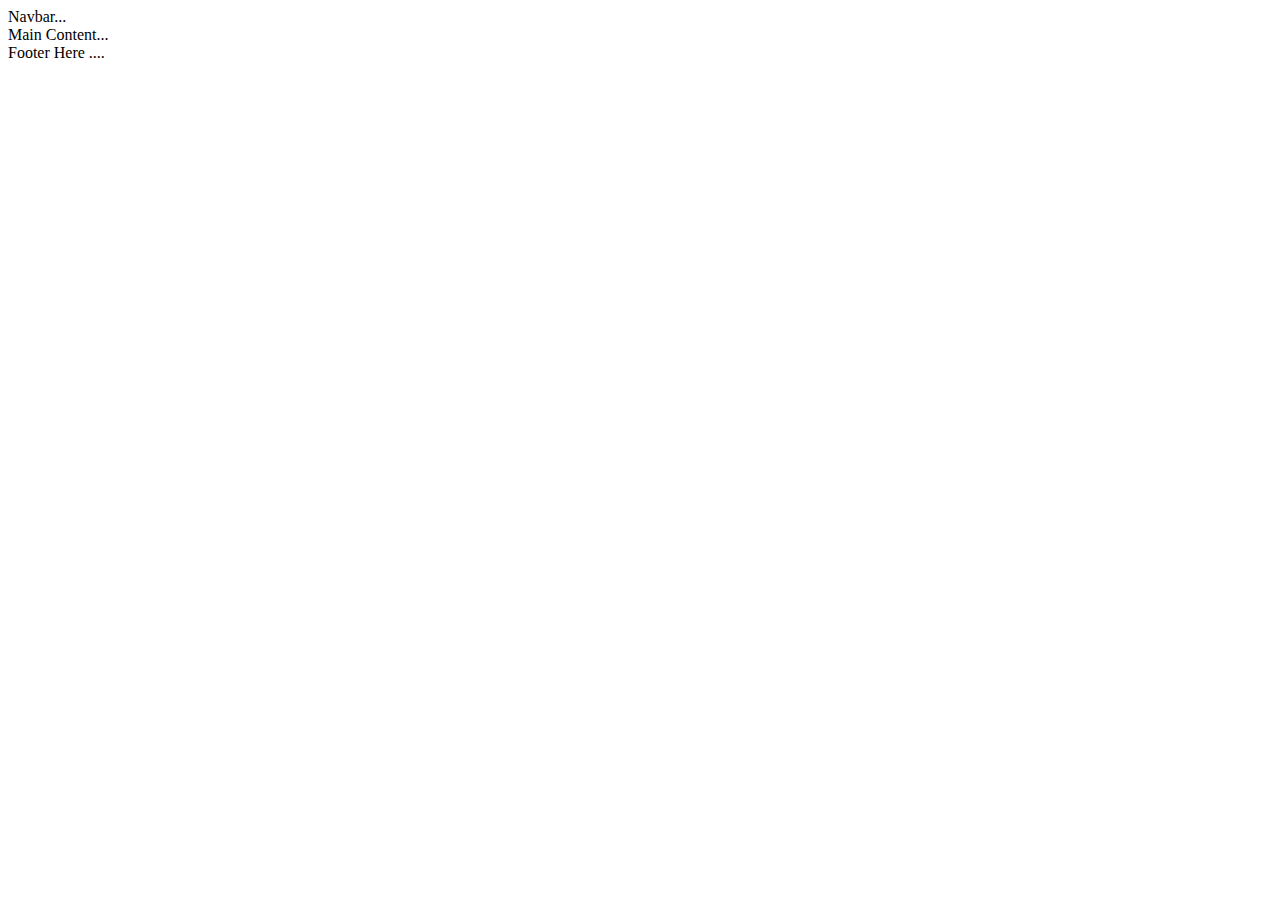
==== index.html @ 58703dbf "commit layout project" ====
<!DOCTYPE html>
<html lang="en">
  <head>
    <meta charset="UTF-8" />
    <meta http-equiv="X-UA-Compatible" content="IE=edge" />
    <meta name="viewport" content="width=device-width, initial-scale=1.0" />
    <title>EduvenU | Home</title>
    <link rel="shortcut icon" href="/assets/img/#" />
    <link rel="stylesheet" href="./assets/css/style.css" />
    <link rel="preconnect" href="https://fonts.googleapis.com" />
    <link rel="preconnect" href="https://fonts.gstatic.com" crossorigin />
    <link
      href="https://fonts.googleapis.com/css2?family=Pacifico&family=Poppins:wght@400;500;600;700&display=swap"
      rel="stylesheet"
    />
    <link
      rel="stylesheet"
      href="https://cdnjs.cloudflare.com/ajax/libs/font-awesome/5.15.3/css/all.min.css"
    />
    <link
      href="https://cdn.jsdelivr.net/npm/bootstrap@5.3.0/dist/css/bootstrap.min.css"
      rel="stylesheet"
      integrity="sha384-9ndCyUaIbzAi2FUVXJi0CjmCapSmO7SnpJef0486qhLnuZ2cdeRhO02iuK6FUUVM"
      crossorigin="anonymous"
    />
  </head>
  <body>
    <!-- Navbar -->
    <nav>Navbar...</nav>
    <!-- /Navbar -->

    <!-- Main Content -->
    <section class="beranda">Main Content...</section>
    <!-- /Main Content -->

    <!-- Footer -->
    <footer>Footer Here ....</footer>
    <!-- Footer -->
  </body>
</html>
---- assets/css/style.css ----
/*-----navbar----- */

/*-----end navbar----- */

/*-----footer----- */

/*-----end footer----- */
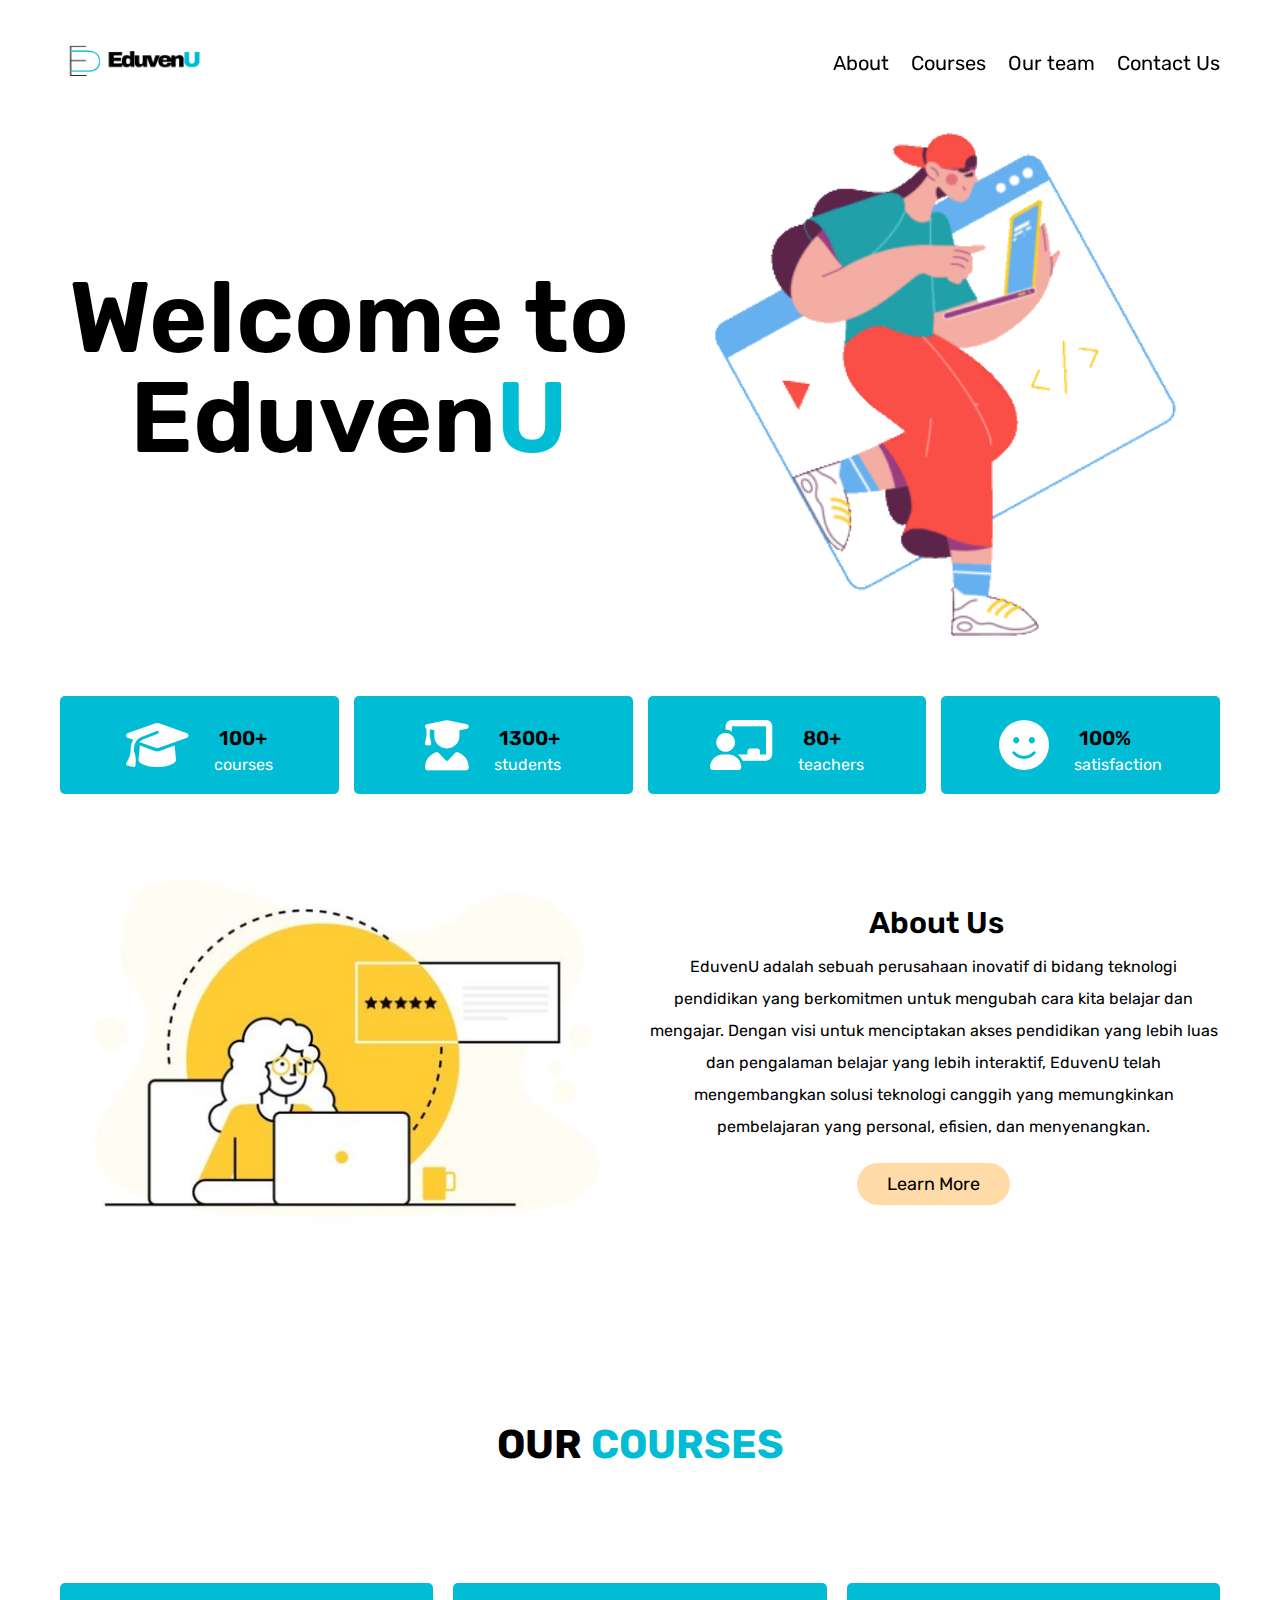
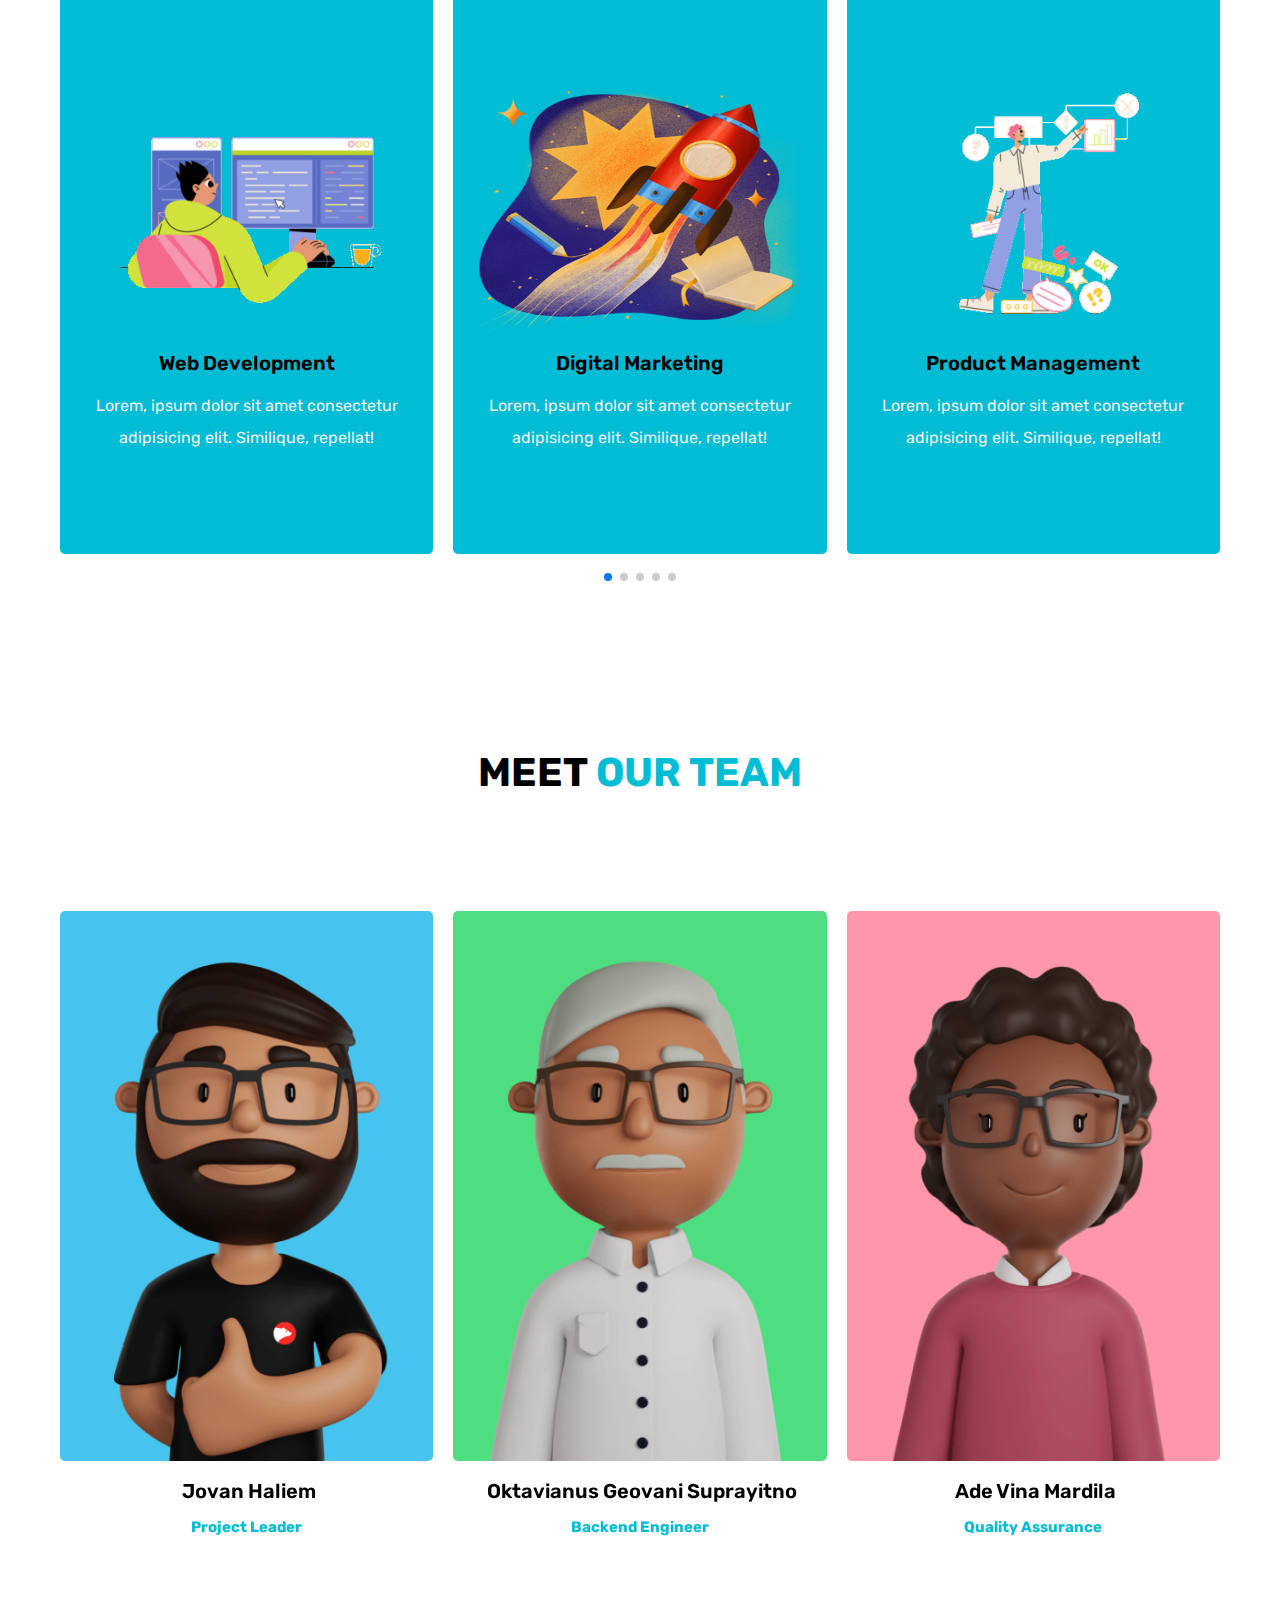
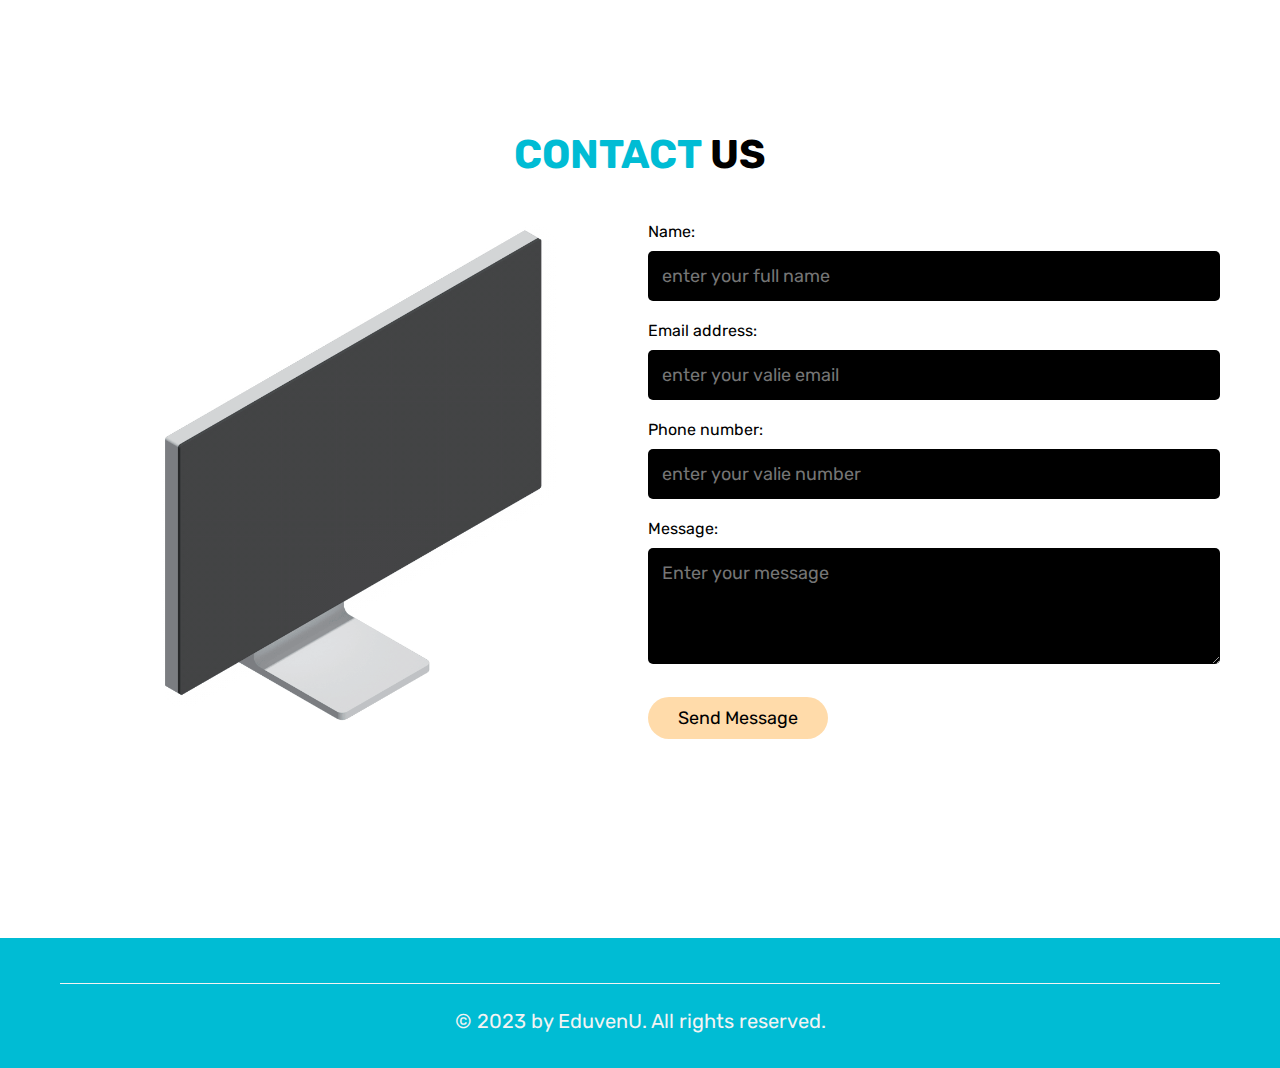
==== commit f7007f51: "update index" ====
--- a/index.html
+++ b/index.html
@@ -4,37 +4,373 @@
     <meta charset="UTF-8" />
     <meta http-equiv="X-UA-Compatible" content="IE=edge" />
     <meta name="viewport" content="width=device-width, initial-scale=1.0" />
-    <title>EduvenU | Home</title>
-    <link rel="shortcut icon" href="/assets/img/#" />
-    <link rel="stylesheet" href="./assets/css/style.css" />
+    <title>EduvenU</title>
+    <link rel="shortcut icon" href="/assets/img/eduvenU.png" />
     <link rel="preconnect" href="https://fonts.googleapis.com" />
     <link rel="preconnect" href="https://fonts.gstatic.com" crossorigin />
+    <link rel="stylesheet" href="./assets/css/style.css" />
+
+    <!-- swiper css link  -->
     <link
-      href="https://fonts.googleapis.com/css2?family=Pacifico&family=Poppins:wght@400;500;600;700&display=swap"
       rel="stylesheet"
+      href="https://unpkg.com/swiper@8/swiper-bundle.min.css"
     />
     <link
       rel="stylesheet"
-      href="https://cdnjs.cloudflare.com/ajax/libs/font-awesome/5.15.3/css/all.min.css"
-    />
-    <link
-      href="https://cdn.jsdelivr.net/npm/bootstrap@5.3.0/dist/css/bootstrap.min.css"
-      rel="stylesheet"
-      integrity="sha384-9ndCyUaIbzAi2FUVXJi0CjmCapSmO7SnpJef0486qhLnuZ2cdeRhO02iuK6FUUVM"
-      crossorigin="anonymous"
+      href="https://cdnjs.cloudflare.com/ajax/libs/font-awesome/6.1.1/css/all.min.css"
     />
   </head>
   <body>
-    <!-- Navbar -->
-    <nav>Navbar...</nav>
-    <!-- /Navbar -->
-
-    <!-- Main Content -->
-    <section class="beranda">Main Content...</section>
-    <!-- /Main Content -->
-
-    <!-- Footer -->
-    <footer>Footer Here ....</footer>
-    <!-- Footer -->
+    <!-- header section starts  -->
+
+    <header class="header">
+      <section class="flex">
+        <a href="index.html" class="logo"
+          ><img
+            src="./assets/img/logo.png"
+            alt="EduvenU"
+            width="150px"
+            height="80px"
+        /></a>
+
+        <nav class="navbar">
+          <a href="about.html">About</a>
+          <a href="courses.html">Courses</a>
+          <a href="ourteam.html">Our team</a>
+          <a href="contact.html">Contact Us</a>
+        </nav>
+
+        <div id="menu-btn" class="fas fa-bars"></div>
+      </section>
+    </header>
+
+    <!-- header section ends -->
+
+    <!-- home section starts  -->
+
+    <section class="home" id="home">
+      <div class="row">
+        <div class="content">
+          <h3>Welcome to Eduven<span>U</span></h3>
+          <!-- <a href="#contact" class="btn">Learn More</a> -->
+        </div>
+
+        <div class="image">
+          <img
+            src="/assets/img/sammy-woman-working-on-laptop-checking-her-workflow.gif"
+            alt=""
+          />
+        </div>
+      </div>
+    </section>
+
+    <!-- home section ends -->
+
+    <!-- couter section stars  -->
+
+    <section class="count">
+      <div class="box-container">
+        <div class="box">
+          <i class="fas fa-graduation-cap"></i>
+          <div class="content">
+            <h3>100+</h3>
+            <p>courses</p>
+          </div>
+        </div>
+
+        <div class="box">
+          <i class="fas fa-user-graduate"></i>
+          <div class="content">
+            <h3>1300+</h3>
+            <p>students</p>
+          </div>
+        </div>
+
+        <div class="box">
+          <i class="fas fa-chalkboard-user"></i>
+          <div class="content">
+            <h3>80+</h3>
+            <p>teachers</p>
+          </div>
+        </div>
+
+        <div class="box">
+          <i class="fas fa-face-smile"></i>
+          <div class="content">
+            <h3>100%</h3>
+            <p>satisfaction</p>
+          </div>
+        </div>
+      </div>
+    </section>
+
+    <!-- couter section ends -->
+
+    <!-- about section starts  -->
+
+    <section class="about" id="about">
+      <div class="row">
+        <div class="image">
+          <img src="assets/img/home.jpg" alt="" />
+        </div>
+
+        <div class="content">
+          <h3>About Us</h3>
+          <p>
+            EduvenU adalah sebuah perusahaan inovatif di bidang teknologi
+            pendidikan yang berkomitmen untuk mengubah cara kita belajar dan
+            mengajar. Dengan visi untuk menciptakan akses pendidikan yang lebih
+            luas dan pengalaman belajar yang lebih interaktif, EduvenU telah
+            mengembangkan solusi teknologi canggih yang memungkinkan
+            pembelajaran yang personal, efisien, dan menyenangkan.
+          </p>
+          <a href="#contact" class="btn">Learn More</a>
+        </div>
+      </div>
+    </section>
+
+    <!-- about section ends -->
+
+    <!-- courses section starts  -->
+
+    <section class="courses" id="courses">
+      <h1 class="heading">our <span>courses</span></h1>
+
+      <div class="swiper course-slider">
+        <div class="swiper-wrapper">
+          <div class="swiper-slide slide">
+            <img
+              src="assets/img/juicy-man-programmer-writing-code-and-make-web-design-on-a-pc.gif"
+              alt=""
+            />
+            <h3>Web Development</h3>
+            <p>
+              Lorem, ipsum dolor sit amet consectetur adipisicing elit.
+              Similique, repellat!
+            </p>
+          </div>
+
+          <div class="swiper-slide slide">
+            <img
+              src="assets/img/experimental-creative-learning-through-play-imagination-and-vivid-impressions.png"
+              alt=""
+            />
+            <h3>Digital Marketing</h3>
+            <p>
+              Lorem, ipsum dolor sit amet consectetur adipisicing elit.
+              Similique, repellat!
+            </p>
+          </div>
+
+          <div class="swiper-slide slide">
+            <img src="assets/img/juicy-man-develops-a-scheme-1.gif" alt="" />
+            <h3>Product Management</h3>
+            <p>
+              Lorem, ipsum dolor sit amet consectetur adipisicing elit.
+              Similique, repellat!
+            </p>
+          </div>
+
+          <div class="swiper-slide slide">
+            <img
+              src="assets/img/3d-casual-life-school-boy-reading-book-with-headphones-on.png"
+              alt=""
+            />
+            <h3>Data Analysts</h3>
+            <p>
+              Lorem, ipsum dolor sit amet consectetur adipisicing elit.
+              Similique, repellat!
+            </p>
+          </div>
+
+          <div class="swiper-slide slide">
+            <img
+              src="assets/img/experimental-creative-learning-through-play-imagination-and-vivid-impressions.png"
+              alt=""
+            />
+            <h3>Software Engineering</h3>
+            <p>
+              Lorem, ipsum dolor sit amet consectetur adipisicing elit.
+              Similique, repellat!
+            </p>
+          </div>
+        </div>
+
+        <div class="swiper-pagination"></div>
+      </div>
+    </section>
+
+    <!-- courses section ends -->
+
+    <!-- ourteam section starts  -->
+
+    <section class="ourteam" id="ourteams">
+      <h1 class="heading">meet <span>our team</span></h1>
+
+      <div class="swiper ourteam-slider">
+        <div class="swiper-wrapper">
+          <div class="swiper-slide slide">
+            <img src="assets/img/01.png" alt="" />
+            <div class="share">
+              <a href="#" class="fab fa-twitter"></a>
+              <a href="#" class="fab fa-instagram"></a>
+              <a href="#" class="fab fa-linkedin"></a>
+            </div>
+            <h3>Jovan Haliem</h3>
+            <h4>Project Leader</h4>
+          </div>
+
+          <div class="swiper-slide slide">
+            <img src="assets/img/02.png" alt="" />
+            <div class="share">
+              <a href="#" class="fab fa-twitter"></a>
+              <a href="#" class="fab fa-instagram"></a>
+              <a href="#" class="fab fa-linkedin"></a>
+            </div>
+            <h3>Oktavianus Geovani Suprayitno</h3>
+            <h4>Backend Engineer</h4>
+          </div>
+
+          <div class="swiper-slide slide">
+            <img src="assets/img/03.png" alt="" />
+            <div class="share">
+              <a href="#" class="fab fa-twitter"></a>
+              <a href="#" class="fab fa-instagram"></a>
+              <a href="#" class="fab fa-linkedin"></a>
+            </div>
+            <h3>Ade Vina Mardila</h3>
+            <h4>Quality Assurance</h4>
+          </div>
+
+          <div class="swiper-slide slide">
+            <img src="assets/img/04.png" alt="" />
+            <div class="share">
+              <a href="#" class="fab fa-twitter"></a>
+              <a href="#" class="fab fa-instagram"></a>
+              <a href="#" class="fab fa-linkedin"></a>
+            </div>
+            <h3>Ananda Puspita Dewi</h3>
+            <h4>Frontend Engineer</h4>
+          </div>
+
+          <div class="swiper-slide slide">
+            <img src="assets/img/03.png" alt="" />
+            <div class="share">
+              <a href="#" class="fab fa-twitter"></a>
+              <a href="#" class="fab fa-instagram"></a>
+              <a href="#" class="fab fa-linkedin"></a>
+            </div>
+            <h3>Fatwa Rachmadhani</h3>
+            <h4>Frontend Engineer</h4>
+          </div>
+
+          <div class="swiper-slide slide">
+            <img src="assets/img/04.png" alt="" />
+            <div class="share">
+              <a href="#" class="fab fa-twitter"></a>
+              <a href="#" class="fab fa-instagram"></a>
+              <a href="#" class="fab fa-linkedin"></a>
+            </div>
+            <h3>Indah Kusuma Wardhani</h3>
+            <h4>Backend Engineer</h4>
+          </div>
+
+          <div class="swiper-slide slide">
+            <img src="assets/img/01.png" alt="" />
+            <div class="share">
+              <a href="#" class="fab fa-twitter"></a>
+              <a href="#" class="fab fa-instagram"></a>
+              <a href="#" class="fab fa-linkedin"></a>
+            </div>
+            <h3>Wildanu Ubaidillah</h3>
+            <h4>Quality Assurance</h4>
+          </div>
+        </div>
+      </div>
+      <div class="swiper-pagination"></div>
+    </section>
+
+    <!-- ourteam section ends -->
+
+    <!-- contact section starts  -->
+
+    <section class="contact" id="contact">
+      <h1 class="heading"><span>contact</span> us</h1>
+
+      <div class="row">
+        <div class="image">
+          <img src="assets/img/screen_S_1k.gif" alt="" />
+        </div>
+
+        <form action="" method="post">
+          <span>Name:</span>
+          <input
+            type="text"
+            required
+            placeholder="enter your full name"
+            maxlength="50"
+            name="name"
+            class="box"
+          />
+          <span>Email address:</span>
+          <input
+            type="email"
+            required
+            placeholder="enter your valie email"
+            maxlength="50"
+            name="email"
+            class="box"
+          />
+          <span>Phone number:</span>
+          <input
+            type="number"
+            required
+            placeholder="enter your valie number"
+            max="9999999999"
+            min="0"
+            name="number"
+            class="box"
+            onkeypress="if(this.value.length == 10) return false;"
+          />
+          <span>Message:</span>
+          <!-- Ini adalah input message yang ditambahkan -->
+          <textarea
+            required
+            placeholder="Enter your message"
+            name="message"
+            class="box"
+            rows="4"
+            cols="50"
+          ></textarea>
+
+          <input type="submit" value="Send Message" class="btn" name="send" />
+        </form>
+      </div>
+    </section>
+
+    <!-- contact section ends -->
+
+    <!-- footer section starts  -->
+
+    <footer class="footer">
+      <section>
+        <!-- <div class="share">
+          <a href="#" class="fab fa-facebook-f"></a>
+          <a href="#" class="fab fa-twitter"></a>
+          <a href="#" class="fab fa-linkedin"></a>
+          <a href="#" class="fab fa-instagram"></a>
+          <a href="#" class="fab fa-youtube"></a>
+        </div> -->
+        <div class="credit">&copy; 2023 by EduvenU. All rights reserved.</div>
+      </section>
+    </footer>
+
+    <!-- footer section ends -->
+
+    <!-- swiper js link  -->
+    <script src="https://unpkg.com/swiper@8/swiper-bundle.min.js"></script>
+
+    <!-- custom js file link  -->
+    <script src="assets/js/script.js"></script>
   </body>
 </html>
--- a/assets/css/style.css
+++ b/assets/css/style.css
@@ -1,7 +1,677 @@
-/*-----navbar----- */
-
-/*-----end navbar----- */
-
-/*-----footer----- */
-
-/*-----end footer----- */
+@import url("https://fonts.googleapis.com/css2?family=Rubik:wght@300;400;500;600&display=swap");
+
+:root {
+  --blue: #00bcd4;
+  --white: #fff;
+  --light-white: #f3f3f3;
+  --black: #000;
+  --light-bg: #4b4b4b;
+  --yellow: #ffdbaa;
+}
+
+* {
+  font-family: "Rubik", sans-serif;
+  margin: 0;
+  padding: 0;
+  box-sizing: border-box;
+  outline: none;
+  border: none;
+  text-decoration: none;
+  transition: 0.2s linear;
+  /* text-transform: capitalize; */
+}
+
+*::selection {
+  background-color: var(--white);
+  color: var(--black);
+}
+
+html {
+  font-size: 62.5%;
+  overflow-x: hidden;
+  scroll-behavior: smooth;
+  scroll-padding-top: 8rem;
+}
+
+::-webkit-scrollbar {
+  height: 0.5rem;
+  width: 1rem;
+}
+
+::-webkit-scrollbar-track {
+  background-color: transparent;
+}
+
+::-webkit-scrollbar-thumb {
+  background-color: var(--blue);
+  border-radius: 5rem;
+}
+
+body {
+  background-color: var(--white);
+}
+
+section {
+  max-width: 1200px;
+  margin: 0 auto;
+  padding: 2rem;
+}
+
+.btn {
+  display: inline-block;
+  margin-top: 1rem;
+  border-radius: 5rem;
+  background-color: var(--yellow);
+  cursor: pointer;
+  color: var(--black);
+  font-size: 1.8rem;
+  padding: 1rem 3rem;
+}
+
+.btn:hover {
+  background-color: var(--black);
+  color: var(--light-white);
+}
+
+.heading {
+  margin: 50px;
+  height: auto;
+  padding: 65px 1%;
+  text-align: center;
+  font-size: 4rem;
+  color: var(--black);
+  text-transform: uppercase;
+}
+
+.heading span {
+  color: var(--blue);
+  text-transform: uppercase;
+}
+
+.header {
+  position: fixed;
+  top: 0;
+  left: 0;
+  right: 0;
+  z-index: 1000;
+  background-color: transparent;
+}
+
+.header .flex {
+  position: relative;
+  display: flex;
+  align-items: center;
+  justify-content: space-between;
+}
+
+.header .flex .logo {
+  font-size: 2.5rem;
+  color: var(--white);
+}
+
+.header .flex .navbar a {
+  margin-left: 2rem;
+  color: var(--black);
+  font-size: 2rem;
+}
+
+.header .flex .navbar a:hover {
+  color: var(--blue);
+}
+
+/* change scroll navbar */
+.window-scroll {
+  background: var(--light-white);
+  box-shadow: 0 1rem 2rem rgba(0, 0, 0, 0.2);
+}
+
+#menu-btn {
+  cursor: pointer;
+  color: var(--black);
+  font-size: 2.5rem;
+  display: none;
+}
+
+.home {
+  margin-top: 6rem;
+}
+
+.home .row {
+  display: flex;
+  align-items: center;
+  flex-wrap: wrap-reverse;
+  gap: 1.5rem;
+}
+
+.home .row .content {
+  flex: 1 1 40rem;
+  text-align: center;
+}
+
+.home .row .image {
+  flex: 1 1 40rem;
+}
+
+.home .row .image img {
+  width: 100%;
+}
+
+.home .row .content h3 {
+  margin-bottom: 1rem;
+  font-size: 10rem;
+  color: var(--black);
+  line-height: 1;
+}
+
+.home .row .content h3 span {
+  color: var(--blue);
+}
+
+.count .box-container {
+  display: grid;
+  grid-template-columns: repeat(auto-fit, minmax(27rem, 1fr));
+  gap: 1.5rem;
+  align-items: flex-start;
+}
+
+.count .box-container .box {
+  background-color: var(--blue);
+  border-radius: 0.5rem;
+  padding: 2rem;
+  display: flex;
+  align-items: center;
+  justify-content: center;
+  gap: 2.5rem;
+}
+
+.count .box-container .box i {
+  font-size: 5rem;
+  color: var(--white);
+}
+
+.count .box-container .box .content h3 {
+  font-size: 2rem;
+  color: var(--black);
+  margin-bottom: 0.5rem;
+}
+
+.count .box-container .box .content p {
+  font-size: 1.6rem;
+  color: var(--white);
+}
+
+.about .row {
+  display: flex;
+  align-items: center;
+  gap: 1.5rem;
+  flex-wrap: wrap;
+}
+
+.about .row .image {
+  flex: 1 1 40rem;
+}
+
+.about .row .image img {
+  width: 100%;
+}
+
+.about .row .content {
+  text-align: center;
+  flex: 1 1 40rem;
+}
+
+.about .row .content h3 {
+  font-size: 3rem;
+  color: var(--black);
+}
+
+.about .row .content p {
+  padding: 1rem 0;
+  line-height: 2;
+  font-size: 1.6rem;
+  color: var(--black);
+}
+
+/* about */
+
+.service {
+  width: 85%;
+  display: flex;
+  justify-content: space-between;
+  align-items: center;
+  margin: 75px auto;
+  text-align: center;
+}
+
+.card {
+  width: 100%;
+  display: flex;
+  justify-content: space-between;
+  align-items: center;
+  flex-direction: column;
+  margin: 0px 20px;
+  padding: 20px 20px;
+  background-color: var(--blue);
+  border-radius: 10px;
+  cursor: pointer;
+}
+
+.card:hover {
+  background-color: #ffdbaa;
+  transition: 0.4s ease;
+}
+
+.card .icon {
+  font-size: 35px;
+  margin-bottom: 10px;
+}
+
+.card h2 {
+  font-size: 28px;
+  color: var(--black);
+  margin-bottom: 20px;
+}
+
+.card p {
+  font-size: 17px;
+  margin-bottom: 30px;
+  line-height: 1.5;
+  color: var(--light-white);
+}
+
+.courses .slide {
+  background-color: var(--blue);
+  border-radius: 0.5rem;
+  text-align: center;
+  padding: 100px 2%;
+  margin-bottom: 4rem;
+  user-select: none;
+  height: auto;
+}
+
+.courses .slide img {
+  height: 25rem;
+  width: 100%;
+}
+
+.courses .slide h3 {
+  margin: 1.5rem 0;
+  font-size: 2rem;
+  color: var(--black);
+}
+
+.courses .slide p {
+  line-height: 2;
+  font-size: 1.6rem;
+  color: var(--light-white);
+}
+
+.swiper-pagination-bullet {
+  background-color: var(--white);
+}
+
+.swiper-pagination-bullet-active {
+  background-color: var(--blue);
+}
+
+.menu-icon {
+  font-size: 28px;
+  display: none;
+}
+
+.team {
+  width: 100%;
+  height: auto;
+  padding: 20px 1%;
+  display: flex;
+  align-items: center;
+  justify-content: center;
+  flex-direction: column;
+}
+.team-content {
+  width: 100%;
+  max-width: 1350px;
+  margin-top: 1rem;
+  display: grid;
+  grid-template-columns: repeat(auto-fit, minmax(150px, auto));
+  align-items: center;
+  gap: 2rem;
+  text-align: center;
+}
+.team-content img {
+  width: 100%;
+  height: auto;
+  border-radius: 15px;
+  margin-bottom: 15px;
+}
+.center h1 {
+  color: #000;
+  font-size: 90px;
+  text-align: center;
+}
+.box {
+  padding: 16px;
+  background: #1b1229;
+  border-radius: 15px;
+  transition: all 0.38s ease;
+}
+.box h3 {
+  font-size: 23px;
+  font-weight: 600;
+  color: #fff;
+  margin-bottom: 8px;
+}
+.box h5 {
+  font-size: 15px;
+  font-weight: 600;
+  color: #b7b4bb;
+  margin-bottom: 15px;
+  letter-spacing: 2px;
+}
+.icons i {
+  display: inline-block;
+  color: #fff;
+  font-size: 20px;
+  margin: 0 8px;
+  transition: all 0.38s ease;
+}
+.icons i:hover {
+  transform: scale(1.2);
+}
+.box:hover {
+  transform: translateY(-10px);
+  cursor: pointer;
+}
+
+@media only screen and (max-width: 768px) {
+  .menu-icon {
+    display: flex;
+    align-items: center;
+  }
+  .service {
+    display: flex;
+    flex-direction: column;
+  }
+  .card {
+    width: 85%;
+    display: flex;
+    margin: 20px 0px;
+  }
+}
+
+@media (max-width: 1240px) {
+  .menu-icon {
+    display: flex;
+    align-items: center;
+  }
+  .team {
+    width: 100%;
+    height: auto;
+    padding: 20px 2%;
+  }
+  .center h1 {
+    font-size: 3.2rem;
+  }
+}
+
+/* ourteam homepage */
+
+.ourteam .slide {
+  position: relative;
+  overflow: hidden;
+  margin-bottom: 4rem;
+  user-select: none;
+}
+
+.ourteam .slide img {
+  height: 55rem;
+  width: 100%;
+  object-fit: cover;
+  border-radius: 0.5rem;
+}
+
+.ourteam .slide h3 {
+  margin-top: 1.5rem;
+  font-size: 2rem;
+  text-align: center;
+  color: var(--black);
+}
+
+.ourteam .slide h4 {
+  margin-top: 1.5rem;
+  font-size: 1.5rem;
+  text-align: center;
+  color: var(--blue);
+}
+.ourteam .slide .share {
+  position: absolute;
+  top: 1rem;
+  left: -10rem;
+}
+
+.ourteam .slide:hover .share {
+  left: 2rem;
+}
+
+.ourteam .slide .share a {
+  display: block;
+  margin-top: 1rem;
+  height: 4.5rem;
+  width: 4.5rem;
+  line-height: 4.5rem;
+  border-radius: 0.5rem;
+  background-color: var(--white);
+  color: var(--black);
+  text-align: center;
+  font-size: 2rem;
+}
+
+.ourteam .slide .share a:hover {
+  background-color: var(--blue);
+  color: var(--white);
+}
+
+/* ourteam homepage */
+
+.contact .row {
+  margin-top: -10rem;
+  display: flex;
+  align-items: center;
+  flex-wrap: wrap;
+  gap: 1.5rem;
+}
+
+.contact .row .image {
+  flex: 1 1 40rem;
+}
+
+.contact .row .image img {
+  width: 100%;
+}
+
+.contact .row form {
+  flex: 1 1 40rem;
+}
+
+.contact .row form .box {
+  width: 100%;
+  margin-top: 1rem;
+  margin-bottom: 2rem;
+  border-radius: 0.5rem;
+  background-color: var(--black);
+  font-size: 1.8rem;
+  color: var(--white);
+  padding: 1.4rem;
+  text-transform: none;
+}
+
+.contact .row form span {
+  font-size: 1.6rem;
+  color: var(--black);
+}
+
+.contact .row form .radio {
+  margin-top: 2rem;
+  margin-bottom: 1rem;
+}
+
+.contact .row form .radio label {
+  font-size: 1.6rem;
+  color: var(--black);
+  margin-left: 0.5rem;
+  cursor: pointer;
+}
+
+.contact .row form .radio #female {
+  margin-left: 2rem;
+}
+
+.contact .row form .radio input {
+  appearance: none;
+  height: 2rem;
+  width: 2rem;
+  background-color: var(--black);
+  cursor: pointer;
+}
+
+.contact .row form .radio input:checked {
+  background-color: var(--blue);
+  border-radius: 5rem;
+}
+
+.footer {
+  margin-top: 15rem;
+  background-color: var(--blue);
+  text-align: center;
+  /* padding-bottom: 7rem; */
+}
+
+.footer .share a {
+  margin: 0 0.3rem;
+  height: 4.5rem;
+  width: 4.5rem;
+  line-height: 4.5rem;
+  border-radius: 50%;
+  font-size: 2rem;
+  color: var(--white);
+  background-color: var(--black);
+}
+
+.footer .share a:hover {
+  background-color: var(--blue);
+}
+
+.footer .credit {
+  margin-top: 2.5rem;
+  padding: 1.5rem;
+  padding-top: 2.5rem;
+  border-top: 0.1rem solid var(--light-white);
+  font-size: 2rem;
+  color: var(--light-white);
+}
+
+.footer .credit span {
+  color: var(--blue);
+}
+
+/* silabus */
+#silabus {
+  margin-top: 70px;
+  height: 800px;
+}
+#silabuspage {
+  margin-top: 70px;
+  height: 880px;
+}
+h3 {
+  margin-top: 10px;
+  margin-left: 5px;
+  font-weight: 600;
+  font-size: 24px;
+  color: var(--black);
+}
+.p1 {
+  font-weight: 500;
+  margin-top: 10px;
+  margin-left: 5px;
+  font-size: 16px;
+}
+
+/* media queries  */
+
+@media (max-width: 991px) {
+  html {
+    font-size: 55%;
+  }
+
+  .home .row .content h3 {
+    font-size: 8rem;
+  }
+  video {
+    width: 100%;
+    height: 100%;
+    margin-top: 20px;
+  }
+}
+
+@media (max-width: 768px) {
+  #menu-btn {
+    display: inline-block;
+  }
+
+  #menu-btn.fa-times {
+    transform: rotate(180deg);
+  }
+
+  .header .flex .navbar {
+    position: absolute;
+    top: 99%;
+    left: 0;
+    right: 0;
+    border-top: 0.1rem solid var(--light-white);
+    border-bottom: 0.1rem solid var(--light-white);
+    background-color: var(--white);
+    text-align: center;
+    clip-path: polygon(0 0, 100% 0, 100% 0, 0 0);
+  }
+
+  .header .flex .navbar.active {
+    clip-path: polygon(0 0, 100% 0, 100% 100%, 0 100%);
+  }
+
+  .header .flex .navbar a {
+    display: block;
+    margin: 2rem;
+  }
+
+  .home .row .content h3 {
+    font-size: 6rem;
+  }
+  video {
+    width: 100%;
+    height: 100%;
+    margin-top: 20px;
+  }
+}
+
+@media (max-width: 450px) {
+  html {
+    font-size: 50%;
+  }
+
+  .home .row .content h3 {
+    font-size: 5rem;
+  }
+
+  .heading {
+    font-size: 3rem;
+    padding: 2rem 1%;
+    margin-top: 100px;
+    margin-bottom: 60px;
+  }
+  video {
+    width: 100%;
+    height: 100%;
+    margin-top: 20px;
+  }
+}
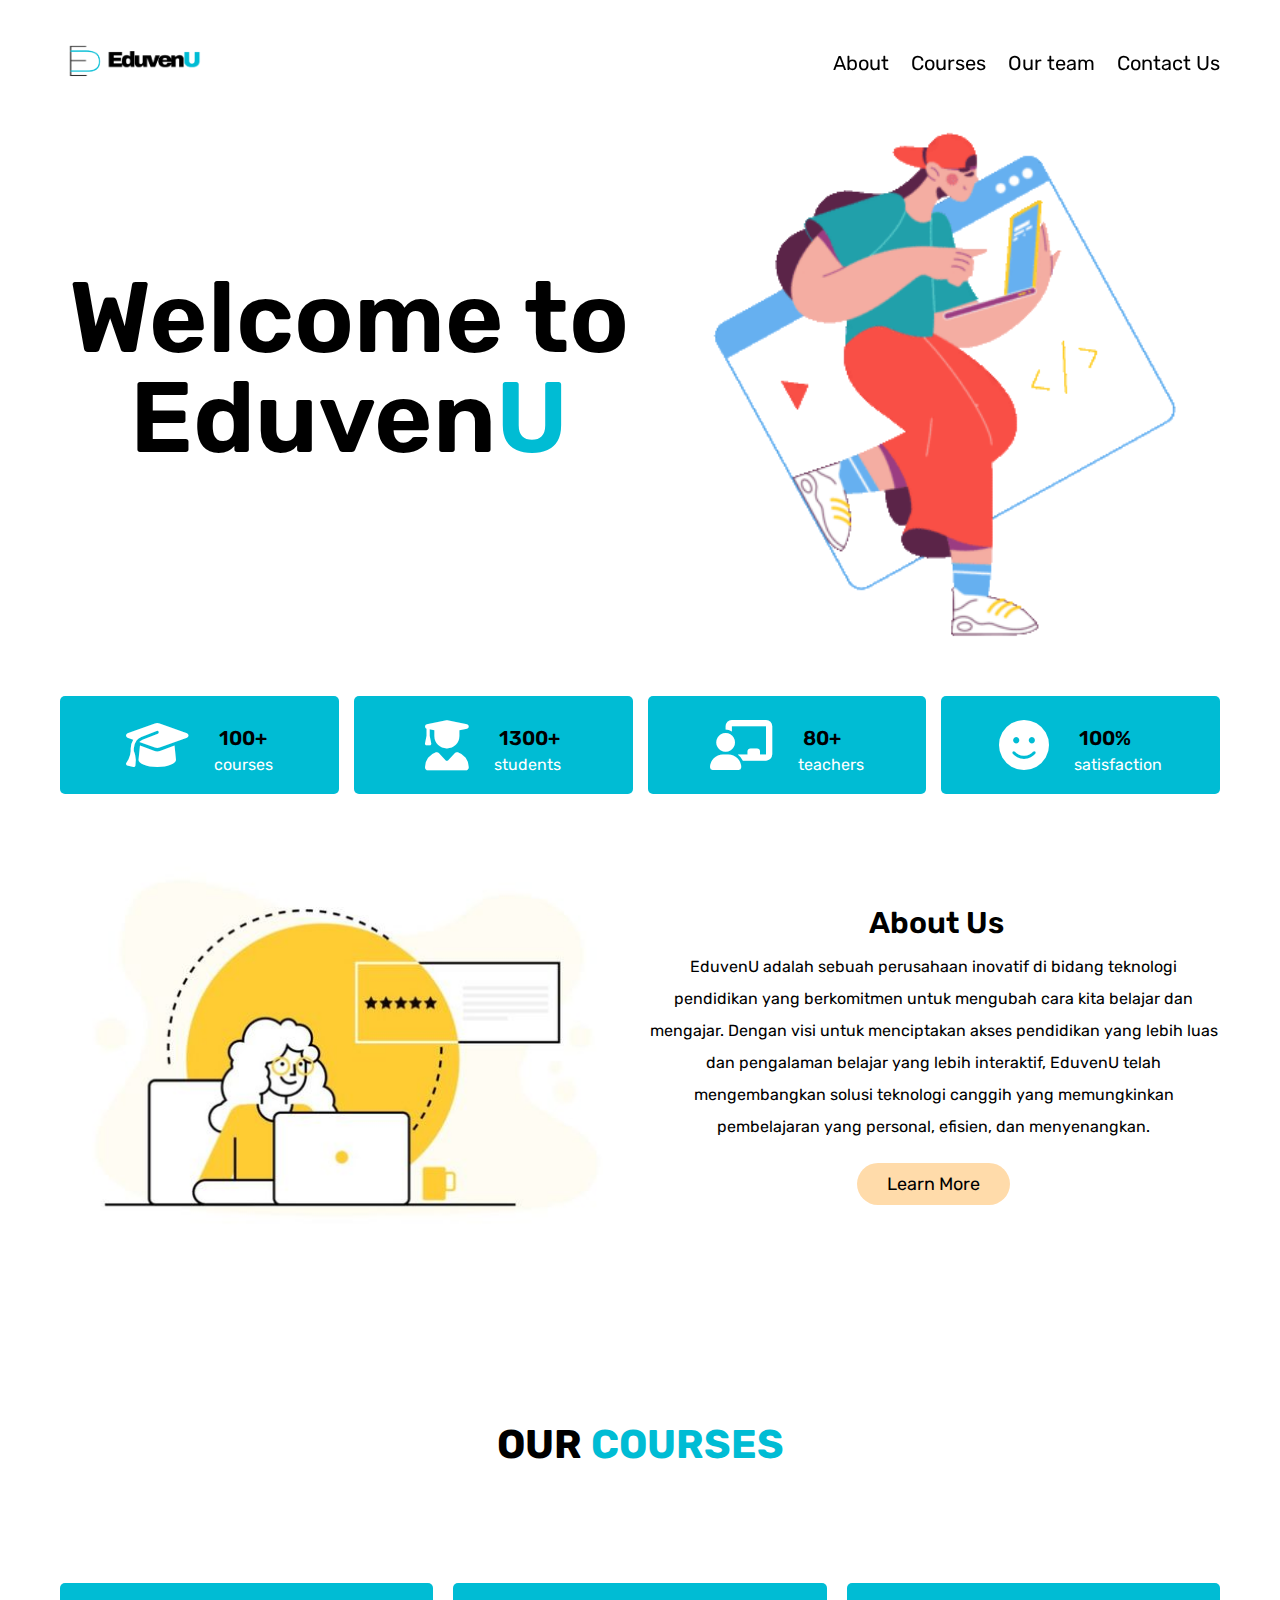
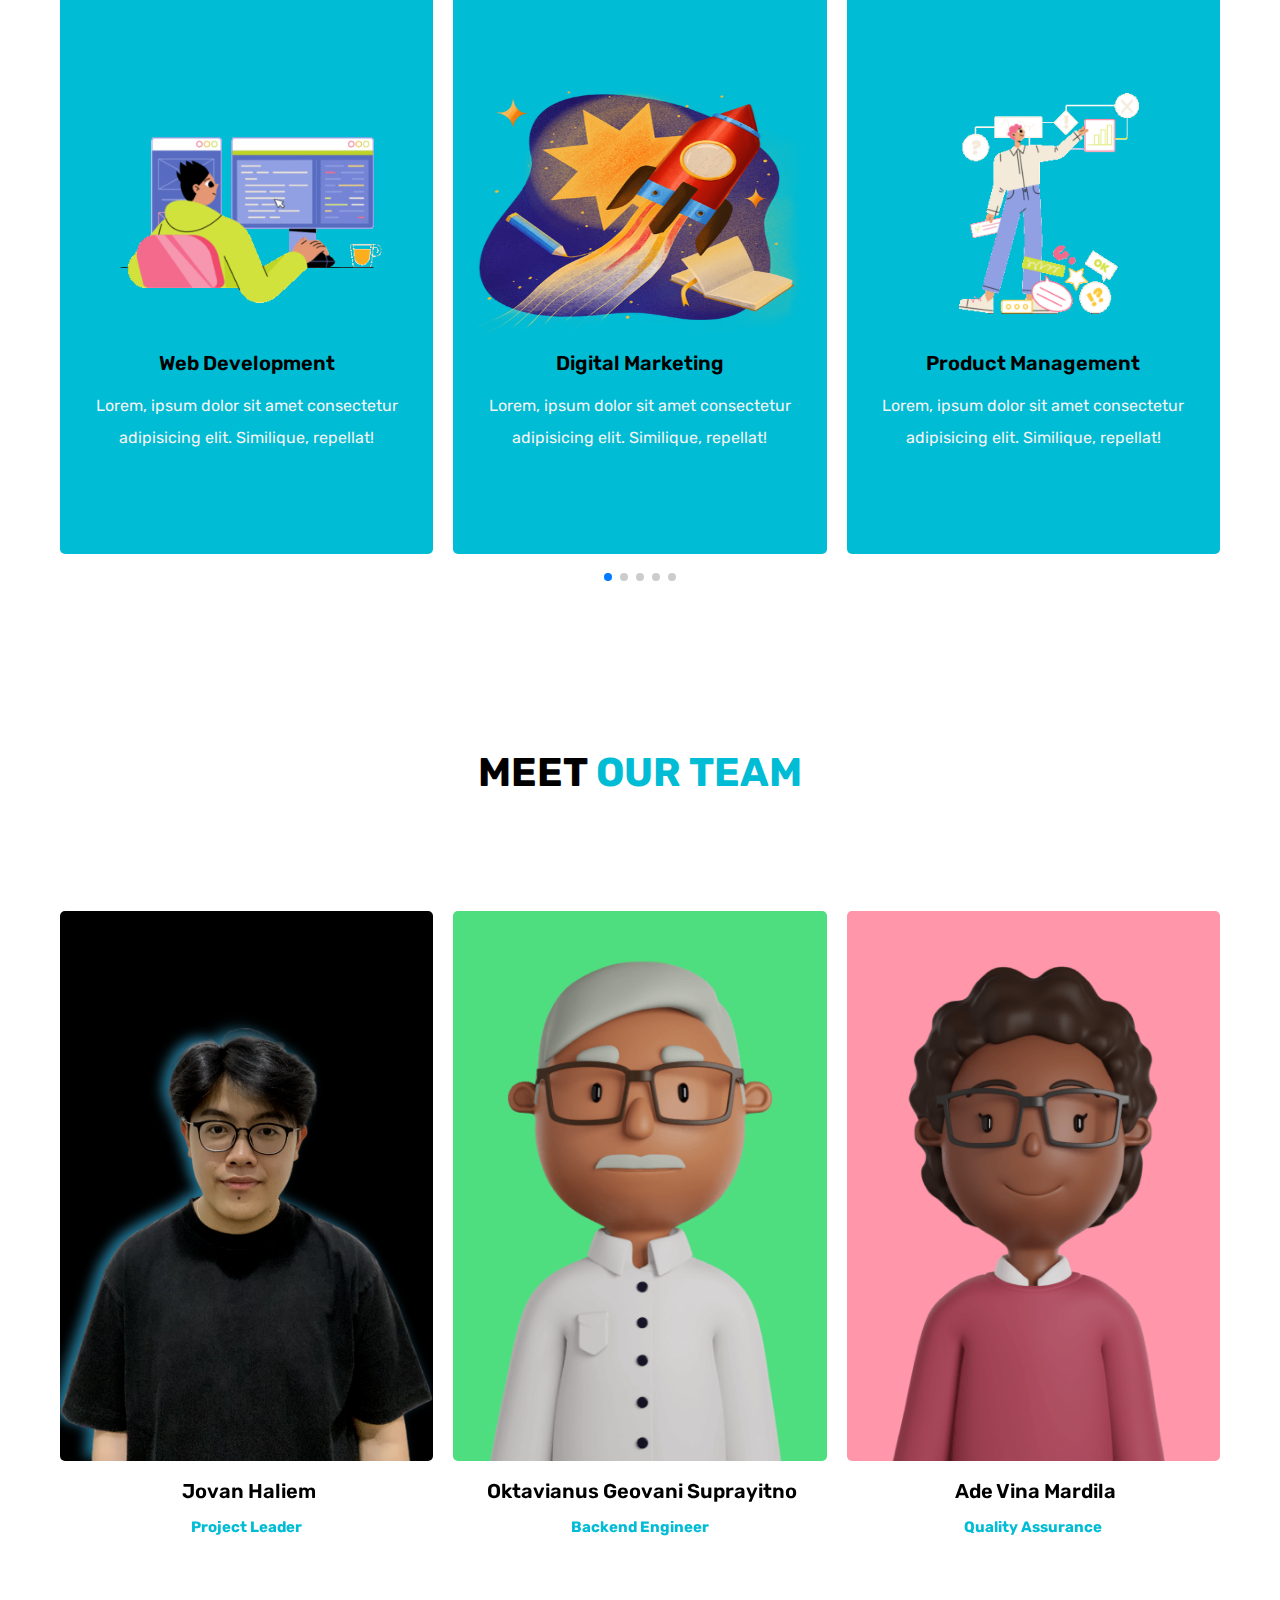
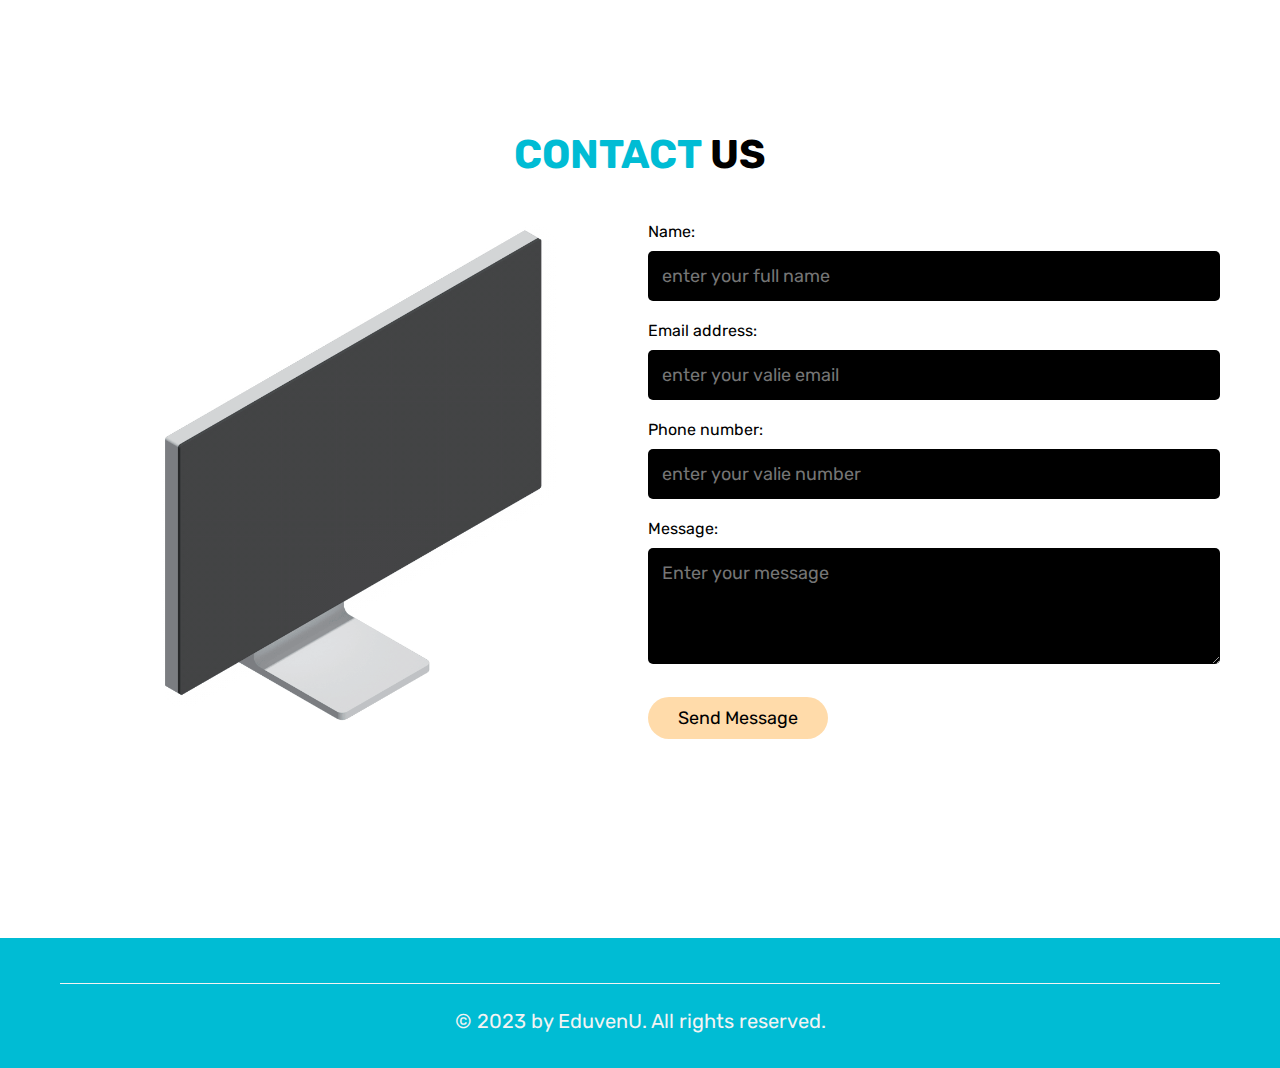
==== commit dda52413: "update all" ====
--- a/index.html
+++ b/index.html
@@ -210,7 +210,7 @@
       <div class="swiper ourteam-slider">
         <div class="swiper-wrapper">
           <div class="swiper-slide slide">
-            <img src="assets/img/01.png" alt="" />
+            <img src="assets/img/jovan.png" alt="" />
             <div class="share">
               <a href="#" class="fab fa-twitter"></a>
               <a href="#" class="fab fa-instagram"></a>
